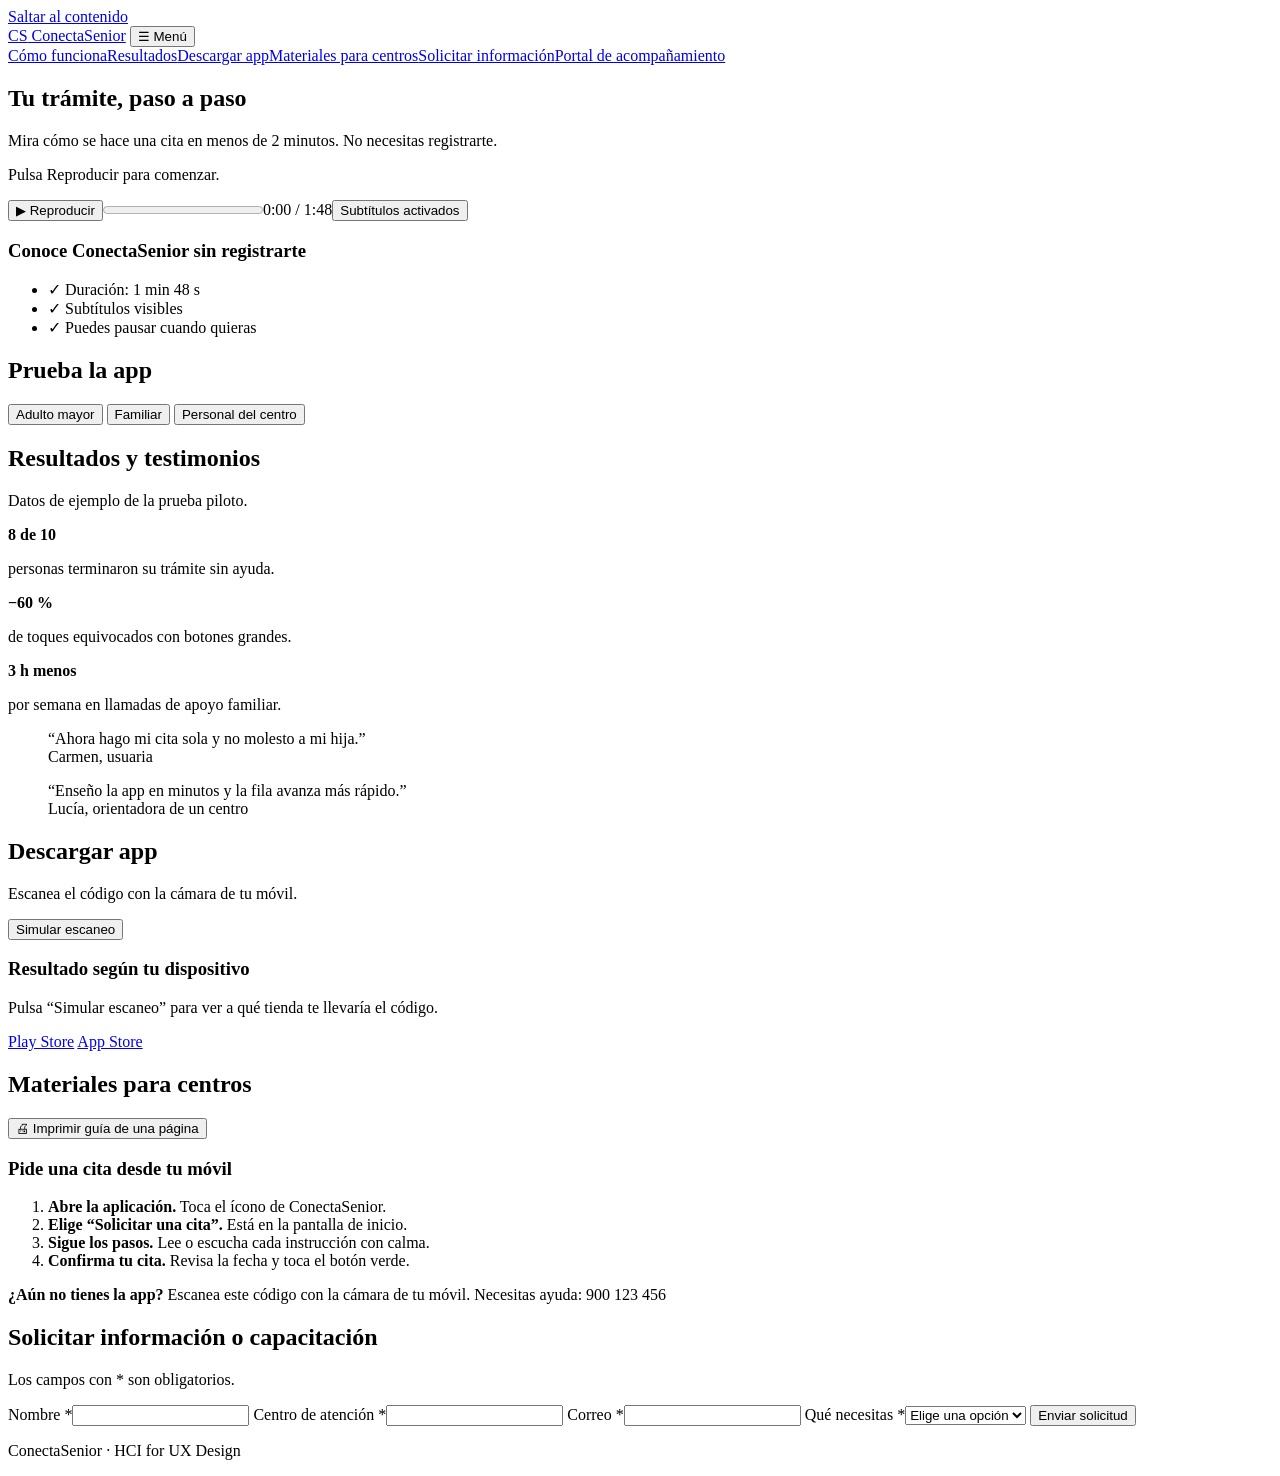
==== index.html @ c1dba930 "Add files via upload" ====
<!DOCTYPE html>
<html lang="es">
<head>
<meta charset="UTF-8">
<meta name="viewport" content="width=device-width, initial-scale=1">
<title>ConectaSenior · Trámites digitales paso a paso</title>
<link rel="preconnect" href="https://fonts.googleapis.com">
<link href="https://fonts.googleapis.com/css2?family=Atkinson+Hyperlegible:wght@400;700&display=swap" rel="stylesheet">
<link rel="stylesheet" href="css/styles.css">
</head>
<body>
<a class="skip" href="#main">Saltar al contenido</a>
<div id="live" class="sr" role="status" aria-live="polite"></div>
<header>
<nav aria-label="Principal">
<a class="brand" href="#como"><span class="logo">CS</span> ConectaSenior</a>
<button id="menuBtn" class="btn2" aria-expanded="false" aria-controls="links">☰ Menú</button>
<div id="links">
<a href="#como">Cómo funciona</a><a href="#resultados">Resultados</a><a href="#descargar">Descargar app</a><a href="#materiales">Materiales para centros</a><a href="#solicitar">Solicitar información</a><a href="#prueba" id="portal">Portal de acompañamiento</a>
</div>
</nav>
</header>
<main id="main">
<section id="como" data-hu="HU44">
<h1>Tu trámite, paso a paso</h1>
<p class="lead">Mira cómo se hace una cita en menos de 2 minutos. No necesitas registrarte.</p>
<div class="grid2">
<div class="player" aria-label="Demo con subtítulos">
<div class="screen"><p id="cap" aria-live="off">Pulsa Reproducir para comenzar.</p></div>
<div class="ctrl"><button id="pp" class="btn2">▶ Reproducir</button><progress id="pg" max="108" value="0" aria-label="Progreso de la demo"></progress><span id="tm">0:00 / 1:48</span><button id="cc" class="btn2" aria-pressed="true">Subtítulos activados</button></div>
</div>
<div class="card"><h3>Conoce ConectaSenior sin registrarte</h3><ul class="ck"><li>✓ Duración: 1 min 48 s</li><li>✓ Subtítulos visibles</li><li>✓ Puedes pausar cuando quieras</li></ul><p id="end" hidden>Al terminar: <a class="btn" href="#solicitar">Solicitar información o capacitación</a></p></div>
</div>
</section>
<section id="prueba">
<h2>Prueba la app</h2>
<div class="tabs" role="tablist" aria-label="Elige un rol">
<button role="tab" class="tab" data-a="tab" data-m="adulto" aria-selected="true">Adulto mayor</button>
<button role="tab" class="tab" data-a="tab" data-m="familiar" aria-selected="false">Familiar</button>
<button role="tab" class="tab" data-a="tab" data-m="personal" aria-selected="false">Personal del centro</button>
</div>
<div class="grid3">
<div class="card" id="info"></div>
<div class="phone" id="phone" aria-live="off"></div>
<div class="card" id="panel"></div>
</div>
</section>
<section id="resultados" data-hu="HU46">
<h2>Resultados y testimonios</h2>
<p class="note">Datos de ejemplo de la prueba piloto.</p>
<div class="grid3">
<div class="card"><b class="big">8 de 10</b><p>personas terminaron su trámite sin ayuda.</p></div>
<div class="card"><b class="big">−60 %</b><p>de toques equivocados con botones grandes.</p></div>
<div class="card"><b class="big">3 h menos</b><p>por semana en llamadas de apoyo familiar.</p></div>
</div>
<div class="grid2">
<blockquote class="card">“Ahora hago mi cita sola y no molesto a mi hija.”<footer>Carmen, usuaria</footer></blockquote>
<blockquote class="card">“Enseño la app en minutos y la fila avanza más rápido.”<footer>Lucía, orientadora de un centro</footer></blockquote>
</div>
</section>
<section id="descargar" data-hu="HU47">
<h2>Descargar app</h2>
<div class="grid2">
<div class="card c"><div class="qr" role="img" aria-label="Código QR de descarga de ConectaSenior"></div><p>Escanea el código con la cámara de tu móvil.</p><button class="btn" data-a="scan">Simular escaneo</button></div>
<div class="card"><h3>Resultado según tu dispositivo</h3><p id="os">Pulsa “Simular escaneo” para ver a qué tienda te llevaría el código.</p><p><a class="btn2" href="#">Play Store</a> <a class="btn2" href="#">App Store</a></p></div>
</div>
</section>
<section id="materiales" data-hu="HU48">
<h2>Materiales para centros</h2>
<button class="btn noprint" onclick="window.print()">🖨 Imprimir guía de una página</button>
<article class="guia" aria-label="Guía impresa">
<h3>Pide una cita desde tu móvil</h3>
<ol><li><b>Abre la aplicación.</b> Toca el ícono de ConectaSenior.</li><li><b>Elige “Solicitar una cita”.</b> Está en la pantalla de inicio.</li><li><b>Sigue los pasos.</b> Lee o escucha cada instrucción con calma.</li><li><b>Confirma tu cita.</b> Revisa la fecha y toca el botón verde.</li></ol>
<div class="gq"><div class="qr sm" role="img" aria-label="Código QR de descarga"></div><p><b>¿Aún no tienes la app?</b> Escanea este código con la cámara de tu móvil. Necesitas ayuda: 900 123 456</p></div>
</article>
</section>
<section id="solicitar" data-hu="HU45">
<h2>Solicitar información o capacitación</h2>
<form id="frm" class="card" novalidate>
<p>Los campos con * son obligatorios.</p>
<label for="n">Nombre *</label><input id="n" autocomplete="name"><p class="err" id="e-n" hidden></p>
<label for="c">Centro de atención *</label><input id="c"><p class="err" id="e-c" hidden></p>
<label for="m">Correo *</label><input id="m" type="email" autocomplete="email"><p class="err" id="e-m" hidden></p>
<label for="t">Qué necesitas *</label><select id="t"><option value="">Elige una opción</option><option>Información</option><option>Capacitación</option></select><p class="err" id="e-t" hidden></p>
<button class="btn" type="submit">Enviar solicitud</button>
<p id="ok" class="okmsg" role="status" hidden></p>
</form>
</section>
</main>
<footer><p>ConectaSenior · HCI for UX Design</p></footer>
<script src="js/main.js"></script>
</body>
</html>
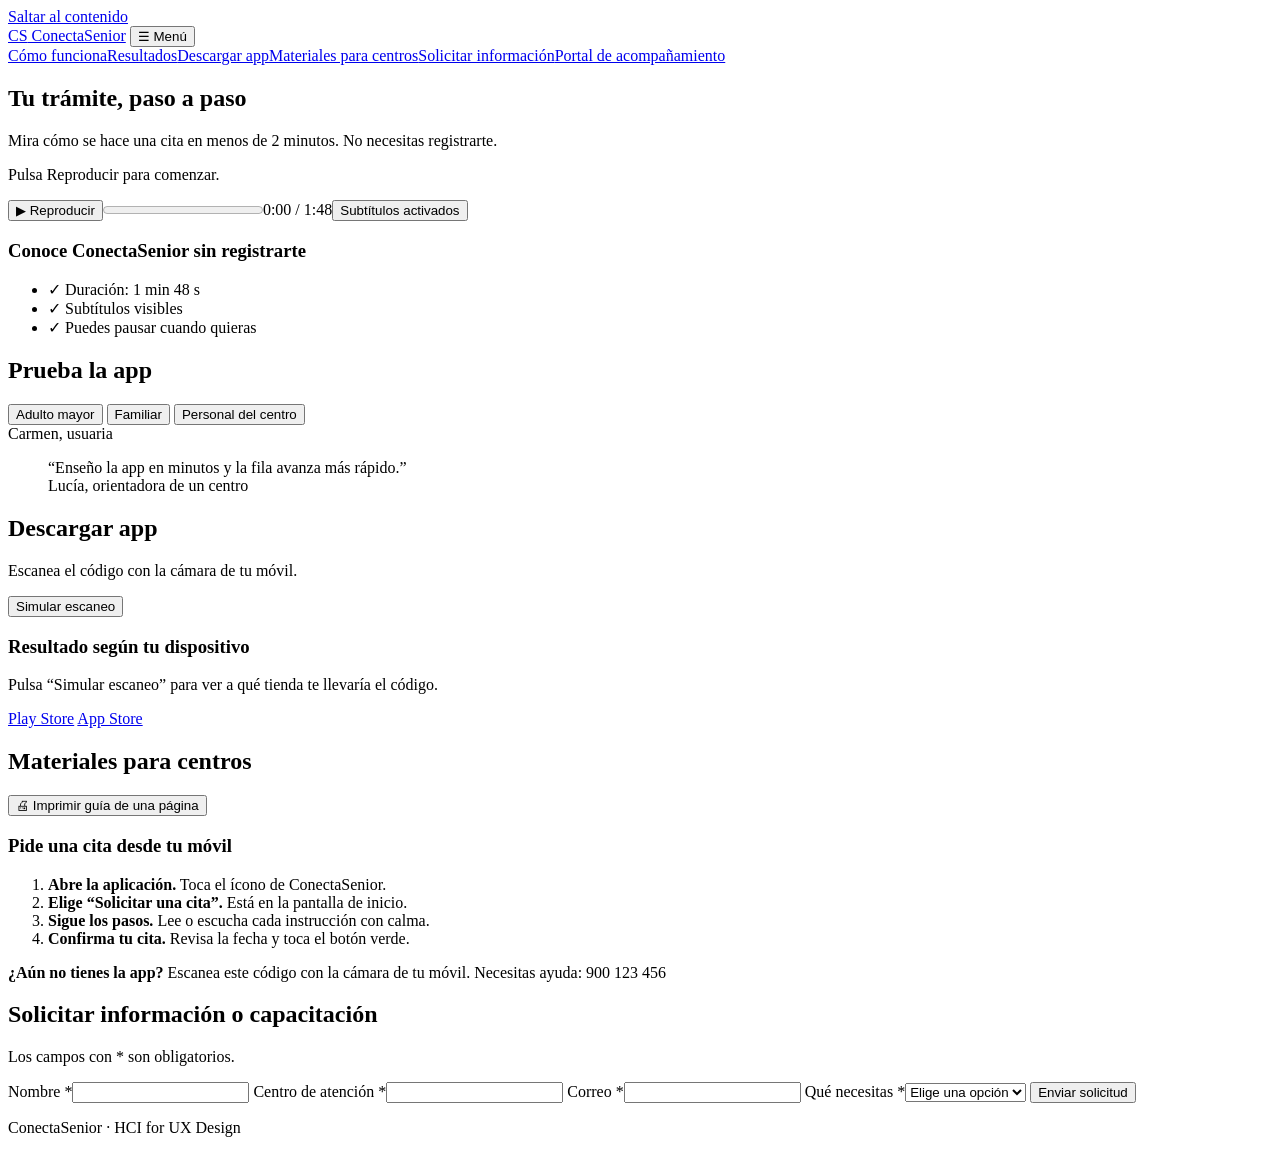
==== commit 964e2d70: "Add files via upload" ====
--- a/index.html
+++ b/index.html
@@ -3,7 +3,7 @@
 <head>
 <meta charset="UTF-8">
 <meta name="viewport" content="width=device-width, initial-scale=1">
-<title>ConectaSenior · Trámites digitales paso a paso</title>
+<title>Cómo funciona · ConectaSenior</title>
 <link rel="preconnect" href="https://fonts.googleapis.com">
 <link href="https://fonts.googleapis.com/css2?family=Atkinson+Hyperlegible:wght@400;700&display=swap" rel="stylesheet">
 <link rel="stylesheet" href="css/styles.css">
@@ -13,11 +13,9 @@
 <div id="live" class="sr" role="status" aria-live="polite"></div>
 <header>
 <nav aria-label="Principal">
-<a class="brand" href="#como"><span class="logo">CS</span> ConectaSenior</a>
+<a class="brand" href="index.html"><span class="logo">CS</span> ConectaSenior</a>
 <button id="menuBtn" class="btn2" aria-expanded="false" aria-controls="links">☰ Menú</button>
-<div id="links">
-<a href="#como">Cómo funciona</a><a href="#resultados">Resultados</a><a href="#descargar">Descargar app</a><a href="#materiales">Materiales para centros</a><a href="#solicitar">Solicitar información</a><a href="#prueba" id="portal">Portal de acompañamiento</a>
-</div>
+<div id="links"><a href="index.html" aria-current="page">Cómo funciona</a><a href="resultados.html">Resultados</a><a href="descargar.html">Descargar app</a><a href="materiales.html">Materiales para centros</a><a href="solicitar.html">Solicitar información</a><a href="portal.html">Portal de acompañamiento</a></div>
 </nav>
 </header>
 <main id="main">
@@ -29,7 +27,7 @@
 <div class="screen"><p id="cap" aria-live="off">Pulsa Reproducir para comenzar.</p></div>
 <div class="ctrl"><button id="pp" class="btn2">▶ Reproducir</button><progress id="pg" max="108" value="0" aria-label="Progreso de la demo"></progress><span id="tm">0:00 / 1:48</span><button id="cc" class="btn2" aria-pressed="true">Subtítulos activados</button></div>
 </div>
-<div class="card"><h3>Conoce ConectaSenior sin registrarte</h3><ul class="ck"><li>✓ Duración: 1 min 48 s</li><li>✓ Subtítulos visibles</li><li>✓ Puedes pausar cuando quieras</li></ul><p id="end" hidden>Al terminar: <a class="btn" href="#solicitar">Solicitar información o capacitación</a></p></div>
+<div class="card"><h3>Conoce ConectaSenior sin registrarte</h3><ul class="ck"><li>✓ Duración: 1 min 48 s</li><li>✓ Subtítulos visibles</li><li>✓ Puedes pausar cuando quieras</li></ul><p id="end" hidden>Al terminar: <a class="btn" href="solicitar.html">Solicitar información o capacitación</a></p></div>
 </div>
 </section>
 <section id="prueba">
@@ -45,16 +43,8 @@
 <div class="card" id="panel"></div>
 </div>
 </section>
-<section id="resultados" data-hu="HU46">
-<h2>Resultados y testimonios</h2>
-<p class="note">Datos de ejemplo de la prueba piloto.</p>
-<div class="grid3">
-<div class="card"><b class="big">8 de 10</b><p>personas terminaron su trámite sin ayuda.</p></div>
-<div class="card"><b class="big">−60 %</b><p>de toques equivocados con botones grandes.</p></div>
-<div class="card"><b class="big">3 h menos</b><p>por semana en llamadas de apoyo familiar.</p></div>
-</div>
-<div class="grid2">
-<blockquote class="card">“Ahora hago mi cita sola y no molesto a mi hija.”<footer>Carmen, usuaria</footer></blockquote>
+</main>
+<footer>Carmen, usuaria</footer></blockquote>
 <blockquote class="card">“Enseño la app en minutos y la fila avanza más rápido.”<footer>Lucía, orientadora de un centro</footer></blockquote>
 </div>
 </section>
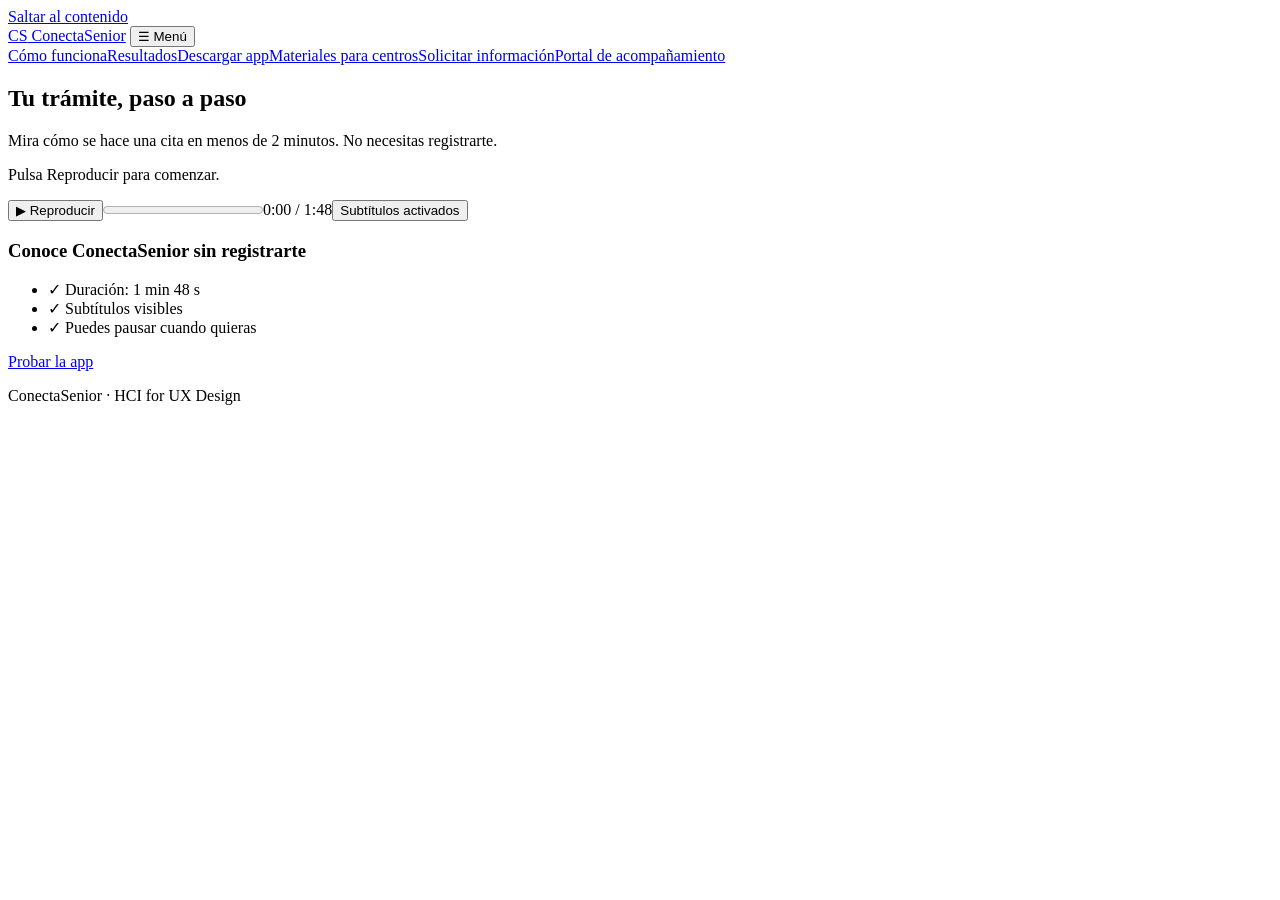
==== commit 1d95680d: "Add files via upload" ====
--- a/index.html
+++ b/index.html
@@ -27,54 +27,9 @@
 <div class="screen"><p id="cap" aria-live="off">Pulsa Reproducir para comenzar.</p></div>
 <div class="ctrl"><button id="pp" class="btn2">▶ Reproducir</button><progress id="pg" max="108" value="0" aria-label="Progreso de la demo"></progress><span id="tm">0:00 / 1:48</span><button id="cc" class="btn2" aria-pressed="true">Subtítulos activados</button></div>
 </div>
-<div class="card"><h3>Conoce ConectaSenior sin registrarte</h3><ul class="ck"><li>✓ Duración: 1 min 48 s</li><li>✓ Subtítulos visibles</li><li>✓ Puedes pausar cuando quieras</li></ul><p id="end" hidden>Al terminar: <a class="btn" href="solicitar.html">Solicitar información o capacitación</a></p></div>
+<div class="card"><h3>Conoce ConectaSenior sin registrarte</h3><ul class="ck"><li>✓ Duración: 1 min 48 s</li><li>✓ Subtítulos visibles</li><li>✓ Puedes pausar cuando quieras</li></ul><p><a class="btn" href="portal.html">Probar la app</a></p>
+<p id="end" hidden>Al terminar: <a class="btn" href="solicitar.html">Solicitar información o capacitación</a></p></div>
 </div>
-</section>
-<section id="prueba">
-<h2>Prueba la app</h2>
-<div class="tabs" role="tablist" aria-label="Elige un rol">
-<button role="tab" class="tab" data-a="tab" data-m="adulto" aria-selected="true">Adulto mayor</button>
-<button role="tab" class="tab" data-a="tab" data-m="familiar" aria-selected="false">Familiar</button>
-<button role="tab" class="tab" data-a="tab" data-m="personal" aria-selected="false">Personal del centro</button>
-</div>
-<div class="grid3">
-<div class="card" id="info"></div>
-<div class="phone" id="phone" aria-live="off"></div>
-<div class="card" id="panel"></div>
-</div>
-</section>
-</main>
-<footer>Carmen, usuaria</footer></blockquote>
-<blockquote class="card">“Enseño la app en minutos y la fila avanza más rápido.”<footer>Lucía, orientadora de un centro</footer></blockquote>
-</div>
-</section>
-<section id="descargar" data-hu="HU47">
-<h2>Descargar app</h2>
-<div class="grid2">
-<div class="card c"><div class="qr" role="img" aria-label="Código QR de descarga de ConectaSenior"></div><p>Escanea el código con la cámara de tu móvil.</p><button class="btn" data-a="scan">Simular escaneo</button></div>
-<div class="card"><h3>Resultado según tu dispositivo</h3><p id="os">Pulsa “Simular escaneo” para ver a qué tienda te llevaría el código.</p><p><a class="btn2" href="#">Play Store</a> <a class="btn2" href="#">App Store</a></p></div>
-</div>
-</section>
-<section id="materiales" data-hu="HU48">
-<h2>Materiales para centros</h2>
-<button class="btn noprint" onclick="window.print()">🖨 Imprimir guía de una página</button>
-<article class="guia" aria-label="Guía impresa">
-<h3>Pide una cita desde tu móvil</h3>
-<ol><li><b>Abre la aplicación.</b> Toca el ícono de ConectaSenior.</li><li><b>Elige “Solicitar una cita”.</b> Está en la pantalla de inicio.</li><li><b>Sigue los pasos.</b> Lee o escucha cada instrucción con calma.</li><li><b>Confirma tu cita.</b> Revisa la fecha y toca el botón verde.</li></ol>
-<div class="gq"><div class="qr sm" role="img" aria-label="Código QR de descarga"></div><p><b>¿Aún no tienes la app?</b> Escanea este código con la cámara de tu móvil. Necesitas ayuda: 900 123 456</p></div>
-</article>
-</section>
-<section id="solicitar" data-hu="HU45">
-<h2>Solicitar información o capacitación</h2>
-<form id="frm" class="card" novalidate>
-<p>Los campos con * son obligatorios.</p>
-<label for="n">Nombre *</label><input id="n" autocomplete="name"><p class="err" id="e-n" hidden></p>
-<label for="c">Centro de atención *</label><input id="c"><p class="err" id="e-c" hidden></p>
-<label for="m">Correo *</label><input id="m" type="email" autocomplete="email"><p class="err" id="e-m" hidden></p>
-<label for="t">Qué necesitas *</label><select id="t"><option value="">Elige una opción</option><option>Información</option><option>Capacitación</option></select><p class="err" id="e-t" hidden></p>
-<button class="btn" type="submit">Enviar solicitud</button>
-<p id="ok" class="okmsg" role="status" hidden></p>
-</form>
 </section>
 </main>
 <footer><p>ConectaSenior · HCI for UX Design</p></footer>
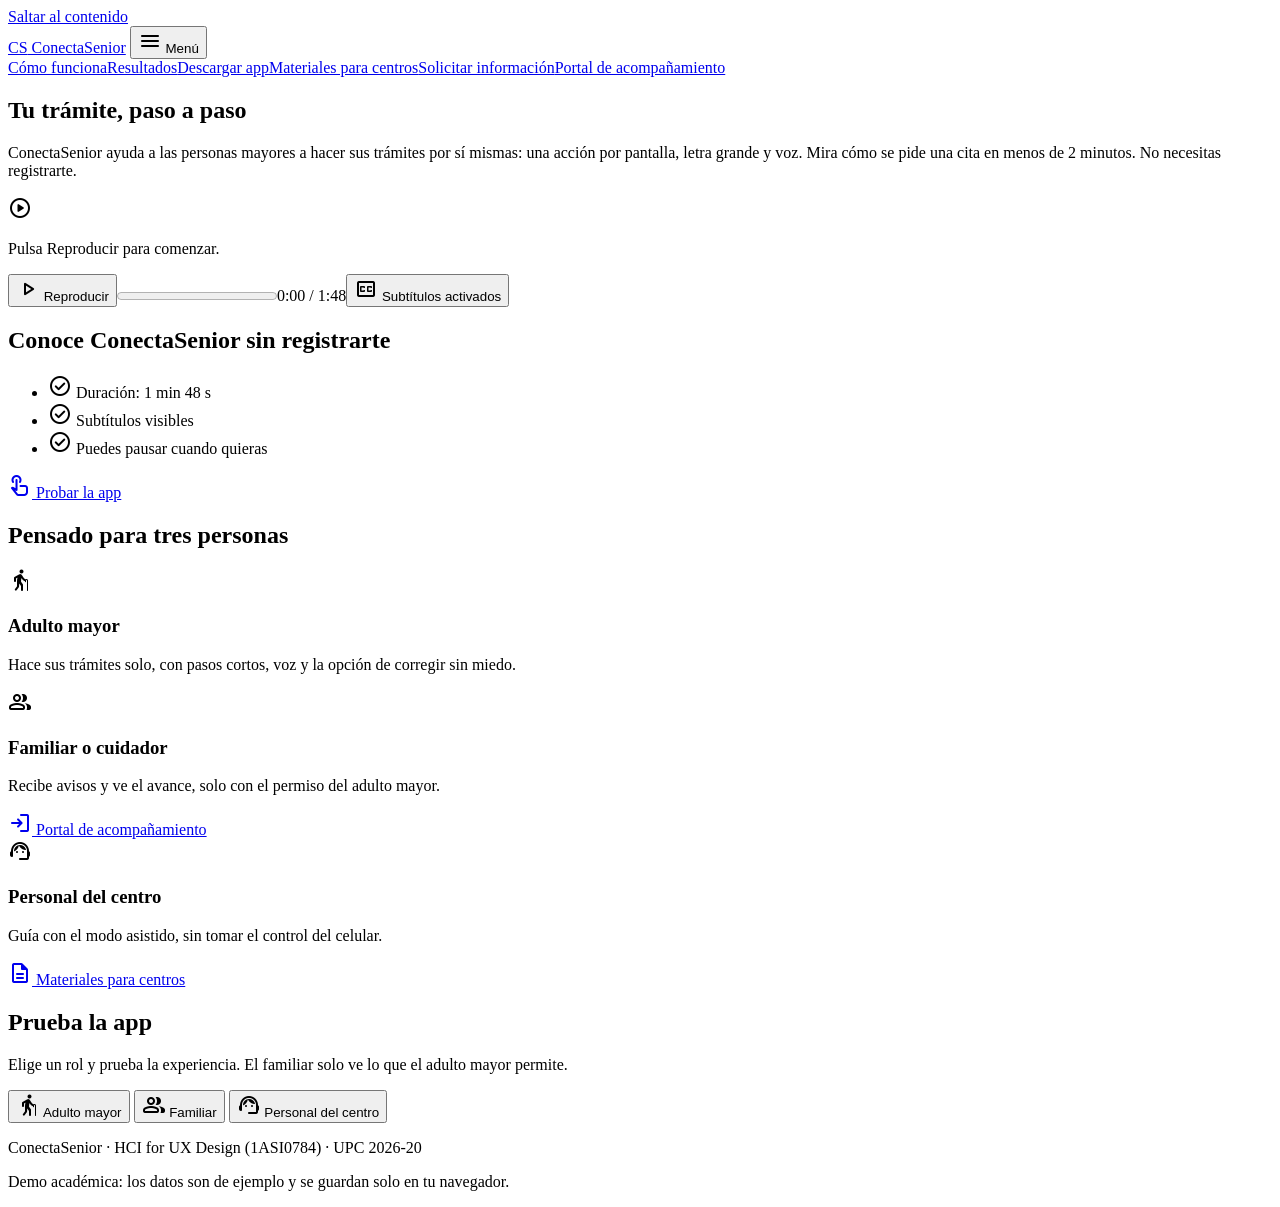
==== commit 122d40e6: "Add files via upload" ====
--- a/index.html
+++ b/index.html
@@ -4,8 +4,13 @@
 <meta charset="UTF-8">
 <meta name="viewport" content="width=device-width, initial-scale=1">
 <title>Cómo funciona · ConectaSenior</title>
+<meta name="description" content="Demo de ConectaSenior: trámites paso a paso para adultos mayores, con acompañamiento familiar opcional.">
+<meta name="theme-color" content="#0B3C6F">
+<link rel="icon" href="data:image/svg+xml,%3Csvg xmlns=%27http://www.w3.org/2000/svg%27 viewBox=%270 0 64 64%27%3E%3Crect width=%2764%27 height=%2764%27 rx=%2714%27 fill=%27%230B3C6F%27/%3E%3Ctext x=%2732%27 y=%2742%27 font-family=%27Arial%27 font-weight=%27700%27 font-size=%2728%27 fill=%27white%27 text-anchor=%27middle%27%3ECS%3C/text%3E%3C/svg%3E">
 <link rel="preconnect" href="https://fonts.googleapis.com">
+<link rel="preconnect" href="https://fonts.gstatic.com" crossorigin>
 <link href="https://fonts.googleapis.com/css2?family=Atkinson+Hyperlegible:wght@400;700&display=swap" rel="stylesheet">
+<link href="https://fonts.googleapis.com/css2?family=Material+Symbols+Rounded:opsz,wght,FILL,GRAD@24,500,0,0&display=block" rel="stylesheet">
 <link rel="stylesheet" href="css/styles.css">
 </head>
 <body>
@@ -13,26 +18,50 @@
 <div id="live" class="sr" role="status" aria-live="polite"></div>
 <header>
 <nav aria-label="Principal">
-<a class="brand" href="index.html"><span class="logo">CS</span> ConectaSenior</a>
-<button id="menuBtn" class="btn2" aria-expanded="false" aria-controls="links">☰ Menú</button>
+<a class="brand" href="index.html"><span class="logo" aria-hidden="true">CS</span> ConectaSenior</a>
+<button id="menuBtn" class="btn2" aria-expanded="false" aria-controls="links"><span class="material-symbols-rounded" aria-hidden="true">menu</span> Menú</button>
 <div id="links"><a href="index.html" aria-current="page">Cómo funciona</a><a href="resultados.html">Resultados</a><a href="descargar.html">Descargar app</a><a href="materiales.html">Materiales para centros</a><a href="solicitar.html">Solicitar información</a><a href="portal.html">Portal de acompañamiento</a></div>
 </nav>
 </header>
 <main id="main">
 <section id="como" data-hu="HU44">
 <h1>Tu trámite, paso a paso</h1>
-<p class="lead">Mira cómo se hace una cita en menos de 2 minutos. No necesitas registrarte.</p>
+<p class="lead">ConectaSenior ayuda a las personas mayores a hacer sus trámites por sí mismas: una acción por pantalla, letra grande y voz. Mira cómo se pide una cita en menos de 2 minutos. No necesitas registrarte.</p>
 <div class="grid2">
-<div class="player" aria-label="Demo con subtítulos">
-<div class="screen"><p id="cap" aria-live="off">Pulsa Reproducir para comenzar.</p></div>
-<div class="ctrl"><button id="pp" class="btn2">▶ Reproducir</button><progress id="pg" max="108" value="0" aria-label="Progreso de la demo"></progress><span id="tm">0:00 / 1:48</span><button id="cc" class="btn2" aria-pressed="true">Subtítulos activados</button></div>
+<div class="player" role="region" aria-label="Demo con subtítulos">
+<div class="screen"><span id="scr-ico" class="material-symbols-rounded ico-xl" aria-hidden="true">play_circle</span><p id="cap">Pulsa Reproducir para comenzar.</p></div>
+<div class="ctrl"><button id="pp" class="btn2"><span class="material-symbols-rounded" aria-hidden="true">play_arrow</span> Reproducir</button><progress id="pg" max="108" value="0" aria-label="Progreso de la demo"></progress><span id="tm">0:00 / 1:48</span><button id="cc" class="btn2" aria-pressed="true"><span class="material-symbols-rounded" aria-hidden="true">closed_caption</span> Subtítulos activados</button></div>
 </div>
-<div class="card"><h3>Conoce ConectaSenior sin registrarte</h3><ul class="ck"><li>✓ Duración: 1 min 48 s</li><li>✓ Subtítulos visibles</li><li>✓ Puedes pausar cuando quieras</li></ul><p><a class="btn" href="portal.html">Probar la app</a></p>
-<p id="end" hidden>Al terminar: <a class="btn" href="solicitar.html">Solicitar información o capacitación</a></p></div>
+<div class="card"><h2>Conoce ConectaSenior sin registrarte</h2>
+<ul class="ck"><li><span class="material-symbols-rounded" aria-hidden="true">check_circle</span> Duración: 1 min 48 s</li><li><span class="material-symbols-rounded" aria-hidden="true">check_circle</span> Subtítulos visibles</li><li><span class="material-symbols-rounded" aria-hidden="true">check_circle</span> Puedes pausar cuando quieras</li></ul>
+<a class="btn" href="#prueba"><span class="material-symbols-rounded" aria-hidden="true">touch_app</span> Probar la app</a>
+<p id="end" hidden>¿Te gustaría usarla en tu centro? <a class="btn" href="solicitar.html"><span class="material-symbols-rounded" aria-hidden="true">mail</span> Solicitar información o capacitación</a></p></div>
+</div>
+</section>
+<section id="para" aria-labelledby="para-t">
+<h2 id="para-t">Pensado para tres personas</h2>
+<div class="grid3">
+<div class="card"><span class="material-symbols-rounded ico-xl" aria-hidden="true" style="color:var(--azul)">elderly</span><h3>Adulto mayor</h3><p>Hace sus trámites solo, con pasos cortos, voz y la opción de corregir sin miedo.</p></div>
+<div class="card"><span class="material-symbols-rounded ico-xl" aria-hidden="true" style="color:var(--azul)">group</span><h3>Familiar o cuidador</h3><p>Recibe avisos y ve el avance, solo con el permiso del adulto mayor.</p><a class="btn2" href="portal.html"><span class="material-symbols-rounded" aria-hidden="true">login</span> Portal de acompañamiento</a></div>
+<div class="card"><span class="material-symbols-rounded ico-xl" aria-hidden="true" style="color:var(--azul)">support_agent</span><h3>Personal del centro</h3><p>Guía con el modo asistido, sin tomar el control del celular.</p><a class="btn2" href="materiales.html"><span class="material-symbols-rounded" aria-hidden="true">description</span> Materiales para centros</a></div>
+</div>
+</section>
+<section id="prueba" aria-labelledby="prueba-t">
+<h2 id="prueba-t">Prueba la app</h2>
+<p class="lead">Elige un rol y prueba la experiencia. El familiar solo ve lo que el adulto mayor permite.</p>
+<div class="tabs" role="tablist" aria-label="Elige un rol">
+<button role="tab" class="tab" id="tab-adulto" data-a="tab" data-m="adulto" aria-selected="true" aria-controls="demo-grid" tabindex="0"><span class="material-symbols-rounded" aria-hidden="true">elderly</span> Adulto mayor</button>
+<button role="tab" class="tab" id="tab-familiar" data-a="tab" data-m="familiar" aria-selected="false" aria-controls="demo-grid" tabindex="-1"><span class="material-symbols-rounded" aria-hidden="true">group</span> Familiar</button>
+<button role="tab" class="tab" id="tab-personal" data-a="tab" data-m="personal" aria-selected="false" aria-controls="demo-grid" tabindex="-1"><span class="material-symbols-rounded" aria-hidden="true">support_agent</span> Personal del centro</button>
+</div>
+<div class="demo-grid dos" id="demo-grid" role="tabpanel" aria-labelledby="tab-adulto">
+<div class="card" id="info"></div>
+<div class="phone" id="phone" role="region" aria-label="Pantalla de la app"></div>
+<div class="card" id="panel" hidden></div>
 </div>
 </section>
 </main>
-<footer><p>ConectaSenior · HCI for UX Design</p></footer>
+<footer><p>ConectaSenior · HCI for UX Design (1ASI0784) · UPC 2026-20</p><p>Demo académica: los datos son de ejemplo y se guardan solo en tu navegador.</p></footer>
 <script src="js/main.js"></script>
 </body>
 </html>
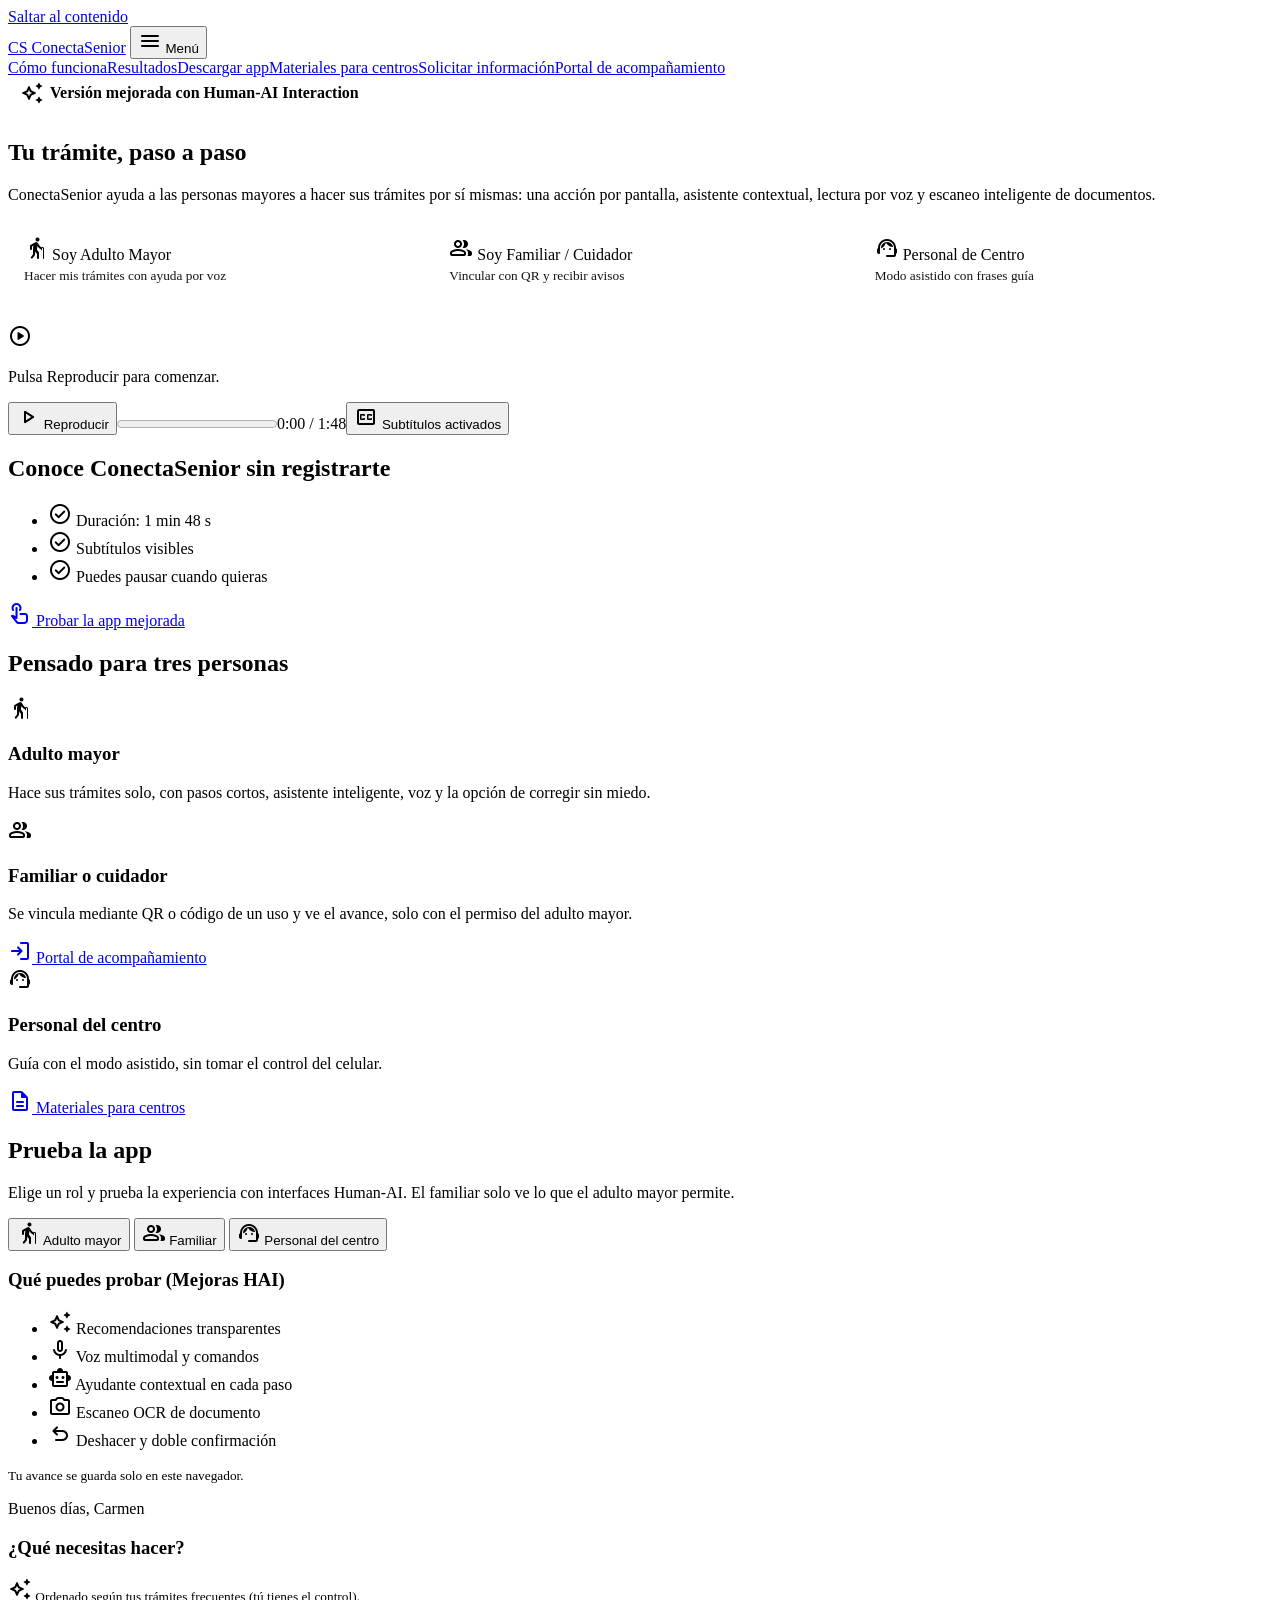
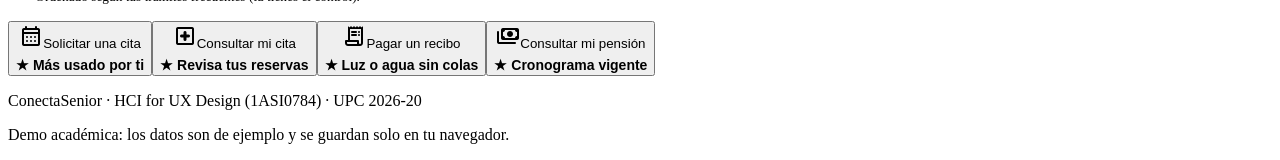
==== commit 4437eeb3: "Update index.html" ====
--- a/index.html
+++ b/index.html
@@ -4,7 +4,7 @@
 <meta charset="UTF-8">
 <meta name="viewport" content="width=device-width, initial-scale=1">
 <title>Cómo funciona · ConectaSenior</title>
-<meta name="description" content="Demo de ConectaSenior: trámites paso a paso para adultos mayores, con acompañamiento familiar opcional.">
+<meta name="description" content="Demo de ConectaSenior: trámites paso a paso para adultos mayores, con acompañamiento familiar opcional e interfaces Human-AI.">
 <meta name="theme-color" content="#0B3C6F">
 <link rel="icon" href="data:image/svg+xml,%3Csvg xmlns=%27http://www.w3.org/2000/svg%27 viewBox=%270 0 64 64%27%3E%3Crect width=%2764%27 height=%2764%27 rx=%2714%27 fill=%27%230B3C6F%27/%3E%3Ctext x=%2732%27 y=%2742%27 font-family=%27Arial%27 font-weight=%27700%27 font-size=%2728%27 fill=%27white%27 text-anchor=%27middle%27%3ECS%3C/text%3E%3C/svg%3E">
 <link rel="preconnect" href="https://fonts.googleapis.com">
@@ -25,8 +25,17 @@
 </header>
 <main id="main">
 <section id="como" data-hu="HU44">
+<span class="hai-badge"><span class="material-symbols-rounded" aria-hidden="true">auto_awesome</span> Versión mejorada con Human-AI Interaction</span>
 <h1>Tu trámite, paso a paso</h1>
-<p class="lead">ConectaSenior ayuda a las personas mayores a hacer sus trámites por sí mismas: una acción por pantalla, letra grande y voz. Mira cómo se pide una cita en menos de 2 minutos. No necesitas registrarte.</p>
+<p class="lead">ConectaSenior ayuda a las personas mayores a hacer sus trámites por sí mismas: una acción por pantalla, asistente contextual, lectura por voz y escaneo inteligente de documentos.</p>
+
+<!-- Mejora 1 (Juaquin Aldazabal): Selector de 3 roles grandes desde el inicio -->
+<div class="hai-roles" role="group" aria-label="Selecciona tu perfil para empezar">
+  <button class="hai-role-btn" data-a="pickrole" data-m="adulto"><span><span class="material-symbols-rounded" aria-hidden="true">elderly</span> Soy Adulto Mayor</span><small>Hacer mis trámites con ayuda por voz</small></button>
+  <button class="hai-role-btn" data-a="pickrole" data-m="familiar"><span><span class="material-symbols-rounded" aria-hidden="true">group</span> Soy Familiar / Cuidador</span><small>Vincular con QR y recibir avisos</small></button>
+  <button class="hai-role-btn" data-a="pickrole" data-m="personal"><span><span class="material-symbols-rounded" aria-hidden="true">support_agent</span> Personal de Centro</span><small>Modo asistido con frases guía</small></button>
+</div>
+
 <div class="grid2">
 <div class="player" role="region" aria-label="Demo con subtítulos">
 <div class="screen"><span id="scr-ico" class="material-symbols-rounded ico-xl" aria-hidden="true">play_circle</span><p id="cap">Pulsa Reproducir para comenzar.</p></div>
@@ -34,21 +43,21 @@
 </div>
 <div class="card"><h2>Conoce ConectaSenior sin registrarte</h2>
 <ul class="ck"><li><span class="material-symbols-rounded" aria-hidden="true">check_circle</span> Duración: 1 min 48 s</li><li><span class="material-symbols-rounded" aria-hidden="true">check_circle</span> Subtítulos visibles</li><li><span class="material-symbols-rounded" aria-hidden="true">check_circle</span> Puedes pausar cuando quieras</li></ul>
-<a class="btn" href="#prueba"><span class="material-symbols-rounded" aria-hidden="true">touch_app</span> Probar la app</a>
+<a class="btn" href="#prueba"><span class="material-symbols-rounded" aria-hidden="true">touch_app</span> Probar la app mejorada</a>
 <p id="end" hidden>¿Te gustaría usarla en tu centro? <a class="btn" href="solicitar.html"><span class="material-symbols-rounded" aria-hidden="true">mail</span> Solicitar información o capacitación</a></p></div>
 </div>
 </section>
 <section id="para" aria-labelledby="para-t">
 <h2 id="para-t">Pensado para tres personas</h2>
 <div class="grid3">
-<div class="card"><span class="material-symbols-rounded ico-xl" aria-hidden="true" style="color:var(--azul)">elderly</span><h3>Adulto mayor</h3><p>Hace sus trámites solo, con pasos cortos, voz y la opción de corregir sin miedo.</p></div>
-<div class="card"><span class="material-symbols-rounded ico-xl" aria-hidden="true" style="color:var(--azul)">group</span><h3>Familiar o cuidador</h3><p>Recibe avisos y ve el avance, solo con el permiso del adulto mayor.</p><a class="btn2" href="portal.html"><span class="material-symbols-rounded" aria-hidden="true">login</span> Portal de acompañamiento</a></div>
+<div class="card"><span class="material-symbols-rounded ico-xl" aria-hidden="true" style="color:var(--azul)">elderly</span><h3>Adulto mayor</h3><p>Hace sus trámites solo, con pasos cortos, asistente inteligente, voz y la opción de corregir sin miedo.</p></div>
+<div class="card"><span class="material-symbols-rounded ico-xl" aria-hidden="true" style="color:var(--azul)">group</span><h3>Familiar o cuidador</h3><p>Se vincula mediante QR o código de un uso y ve el avance, solo con el permiso del adulto mayor.</p><a class="btn2" href="portal.html"><span class="material-symbols-rounded" aria-hidden="true">login</span> Portal de acompañamiento</a></div>
 <div class="card"><span class="material-symbols-rounded ico-xl" aria-hidden="true" style="color:var(--azul)">support_agent</span><h3>Personal del centro</h3><p>Guía con el modo asistido, sin tomar el control del celular.</p><a class="btn2" href="materiales.html"><span class="material-symbols-rounded" aria-hidden="true">description</span> Materiales para centros</a></div>
 </div>
 </section>
 <section id="prueba" aria-labelledby="prueba-t">
 <h2 id="prueba-t">Prueba la app</h2>
-<p class="lead">Elige un rol y prueba la experiencia. El familiar solo ve lo que el adulto mayor permite.</p>
+<p class="lead">Elige un rol y prueba la experiencia con interfaces Human-AI. El familiar solo ve lo que el adulto mayor permite.</p>
 <div class="tabs" role="tablist" aria-label="Elige un rol">
 <button role="tab" class="tab" id="tab-adulto" data-a="tab" data-m="adulto" aria-selected="true" aria-controls="demo-grid" tabindex="0"><span class="material-symbols-rounded" aria-hidden="true">elderly</span> Adulto mayor</button>
 <button role="tab" class="tab" id="tab-familiar" data-a="tab" data-m="familiar" aria-selected="false" aria-controls="demo-grid" tabindex="-1"><span class="material-symbols-rounded" aria-hidden="true">group</span> Familiar</button>
--- a/css/styles.css
+++ b/css/styles.css
@@ -0,0 +1,67 @@
+/* =========================================================
+   MEJORAS HUMAN-AI INTERACTION (SEMANA 14)
+   ========================================================= */
+.hai-badge {
+  display: inline-flex; align-items: center; gap: 6px;
+  background: var(--azul-cl); color: var(--azul);
+  font-size: var(--fs-cap); font-weight: 700;
+  padding: 4px 12px; border-radius: 20px; margin-bottom: 10px;
+}
+.hai-roles {
+  display: grid; grid-template-columns: repeat(auto-fit, minmax(220px, 1fr));
+  gap: 12px; margin: 16px 0 24px;
+}
+.hai-role-btn {
+  background: var(--azul); color: var(--blanco); border: 2px solid var(--azul);
+  border-radius: var(--radio); padding: 16px; text-align: left;
+  font: 700 20px/1.25 var(--f); cursor: pointer; min-height: 76px;
+  display: flex; flex-direction: column; gap: 4px;
+}
+.hai-role-btn small { color: var(--blanco); opacity: .92; font-weight: 400; }
+.hai-role-btn:hover { background: var(--azul-osc); }
+.hai-why { display: block; font-size: 14px; color: var(--verde); font-weight: 700; margin-top: 6px; }
+
+/* Onda sonora animada y feedback multimodal de voz (Mejora 3) */
+.voz-ondas {
+  display: flex; align-items: center; gap: 8px;
+  background: var(--ambar); color: var(--ambar-tx);
+  padding: 10px 14px; border-radius: 8px; font-size: var(--fs-cap);
+  font-weight: 700; margin-bottom: 10px;
+}
+.ondas-bars { display: inline-flex; gap: 3px; align-items: flex-end; height: 18px; }
+.ondas-bars i {
+  display: block; width: 4px; background: var(--azul); border-radius: 2px;
+  animation: onda 0.8s infinite ease-in-out;
+}
+.ondas-bars i:nth-child(2) { animation-delay: 0.2s; }
+.ondas-bars i:nth-child(3) { animation-delay: 0.4s; }
+@keyframes onda { 0%, 100% { height: 5px; } 50% { height: 18px; } }
+.leyendo-activo { background: var(--ambar); border-radius: 8px; padding: 8px 12px; }
+
+/* Asistente Conversacional Contextual (Mejora 4) */
+.hai-bot {
+  background: var(--blanco); border: 2px solid var(--azul);
+  border-radius: var(--radio); padding: 14px; margin-top: 14px;
+}
+.hai-bot-head { display: flex; align-items: center; gap: 8px; font-weight: 700; color: var(--azul); font-size: 18px; margin-bottom: 8px; }
+.hai-chips { display: flex; flex-wrap: wrap; gap: 8px; margin-bottom: 8px; }
+.hai-chip {
+  background: var(--bg); color: var(--azul); border: 2px solid var(--azul);
+  border-radius: 8px; padding: 8px 12px; font: 700 16px/1.2 var(--f);
+  cursor: pointer; min-height: 48px;
+}
+.hai-chip:hover { background: var(--azul); color: var(--blanco); }
+.hai-bot-msg { background: var(--azul-cl); padding: 10px 12px; border-radius: 8px; font-size: 17px; color: var(--tx); }
+
+/* Escaneo OCR Inteligente (Mejora 5) */
+.ocr-box {
+  background: var(--azul-cl); border: 2px dashed var(--azul);
+  border-radius: var(--radio); padding: 12px; margin: 10px 0; text-align: center;
+}
+.ocr-ok { background: var(--verde-cl); color: var(--verde); padding: 8px 12px; border-radius: 8px; font-size: var(--fs-cap); font-weight: 700; margin-top: 8px; }
+
+/* QR de vinculación multimodal (Mejora 2) */
+.qr-link-box {
+  background: var(--bg); border: 2px dashed var(--azul);
+  border-radius: var(--radio); padding: 12px; text-align: center; margin: 10px 0;
+}
